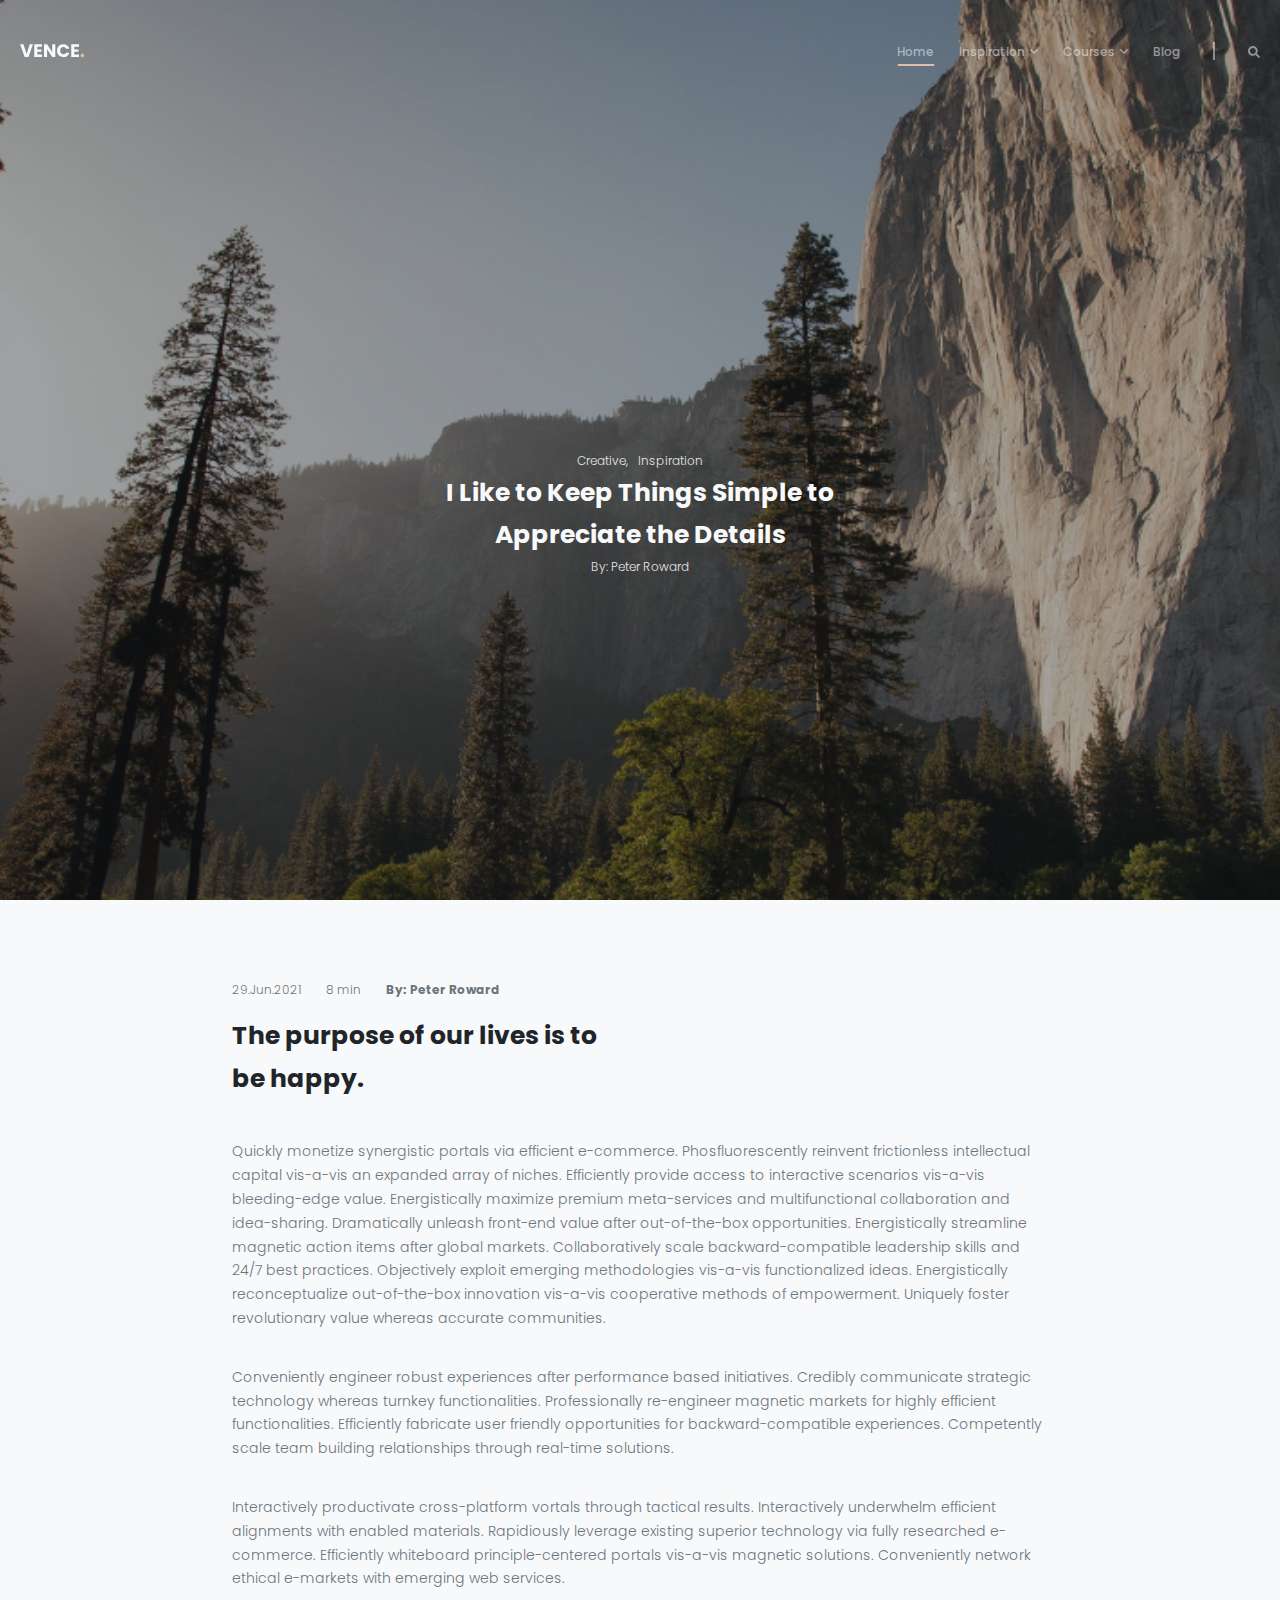
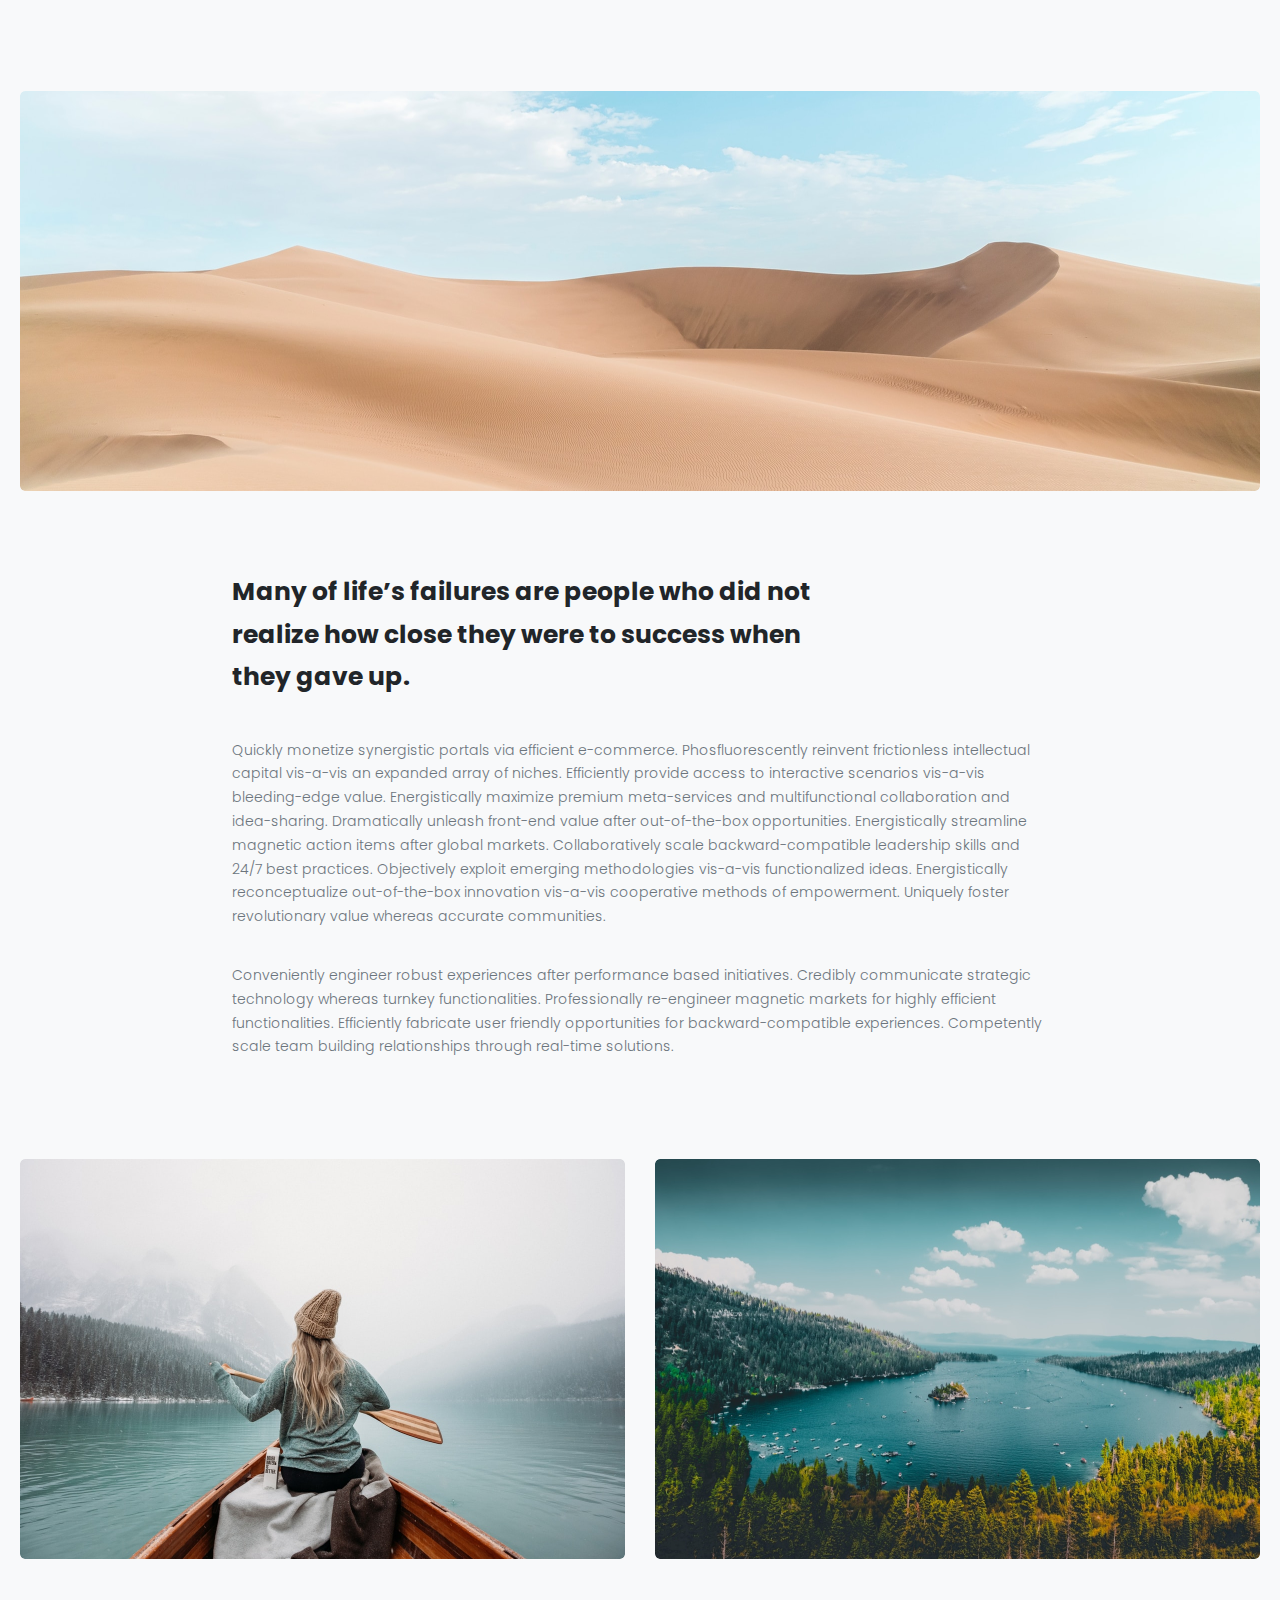
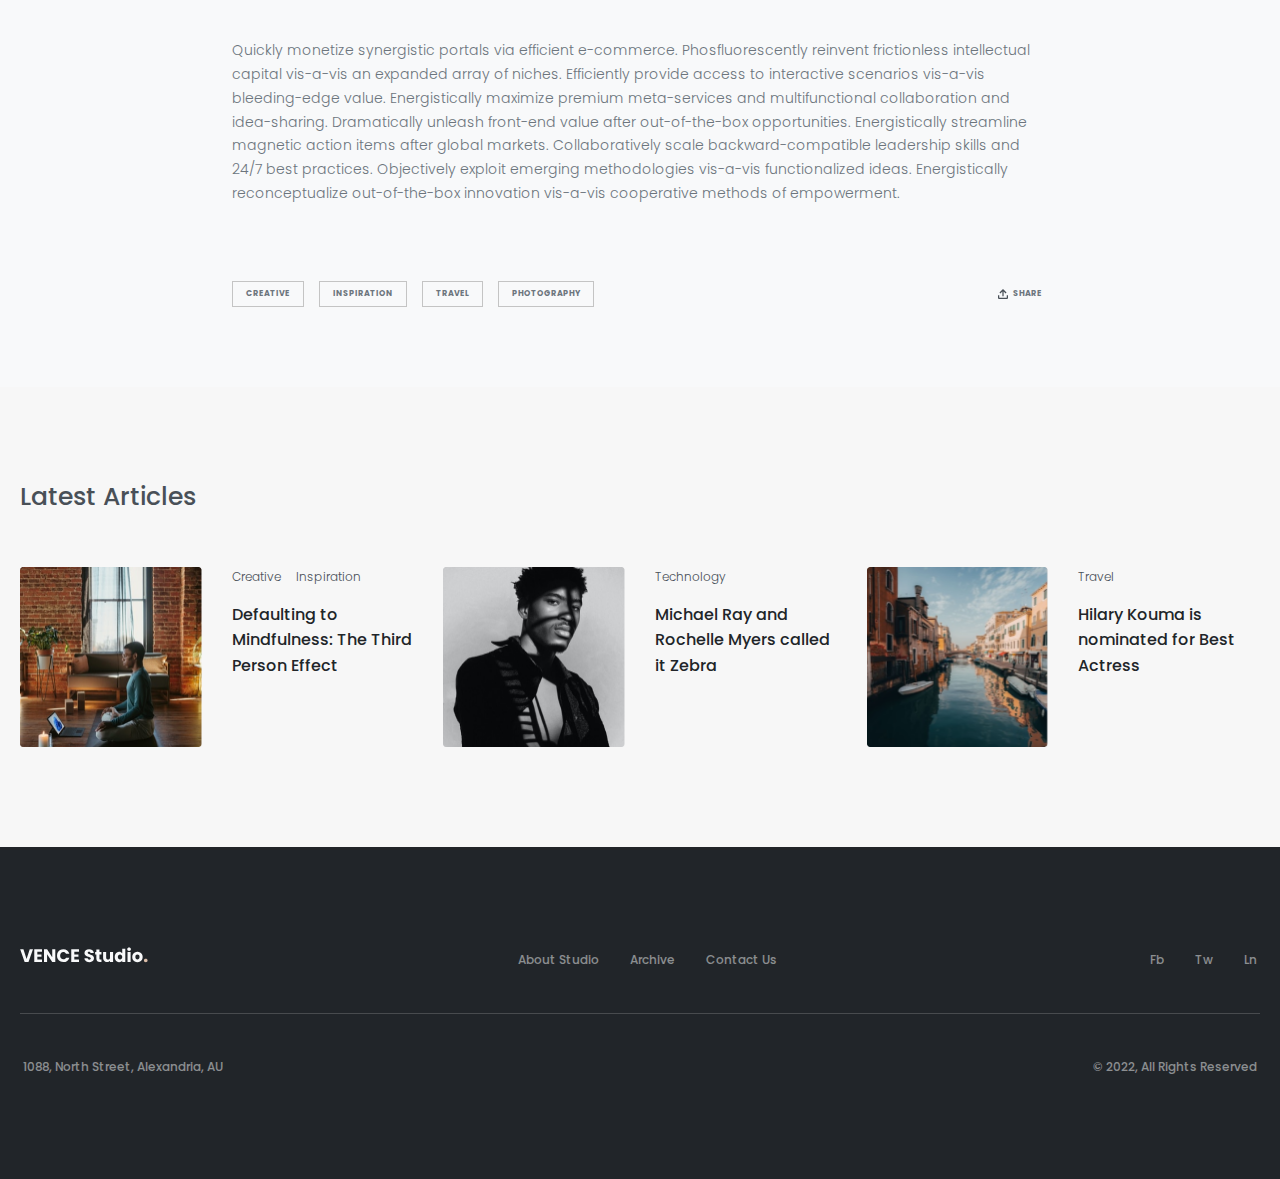
==== index.html @ 165b8477 "first commit" ====
<!DOCTYPE html>
<html lang="en">
  <head>
    <meta charset="UTF-8" />
    <meta http-equiv="X-UA-Compatible" content="IE=edge" />
    <meta name="viewport" content="width=device-width, initial-scale=1.0" />
    <title>VENCE</title>
    <link rel="stylesheet" href="./css/style.css" />
  </head>
  <body>
    <header class="header container-lg">
      <a class="header__logo-link" href="index.html">
        <img class="header__logo" src="./img/VENCE..svg" alt="vence-logo" />
      </a>
      <nav class="header__navbar">
        <ul class="header__navbar-menu">
          <li class="header__navbar-menu-item">
            <a class="header__navbar-menu-link" href="#">Home</a>
          </li>
          <li class="header__navbar-menu-item">
            <a class="header__navbar-menu-link" href="#">
              Inspiration
              <svg
                width="8"
                height="5"
                viewBox="0 0 8 5"
                fill="none"
                xmlns="http://www.w3.org/2000/svg">
                <path
                  d="M3.6891 4.72616L0.128783 1.16583C-0.0429278 0.994114 -0.0429278 0.715726 0.128783 0.544034L0.544038 0.128779C0.715456 -0.0426389 0.993275 -0.0429688 1.1651 0.128046L4.00001 2.94968L6.8349 0.128046C7.00672 -0.0429688 7.28454 -0.0426389 7.45596 0.128779L7.87122 0.544034C8.04293 0.715745 8.04293 0.994132 7.87122 1.16583L4.31091 4.72616C4.1392 4.89786 3.86082 4.89786 3.6891 4.72616Z"
                  fill="#F8F9FA"
                  fill-opacity="0.5"/>
              </svg>
            </a>
            <ul class="header__navbar-menu-inner">
              <li class="header__navbar-menu-inner-item">
                <a class="header__navbar-menu-inner-link" href="#"
                  >Digital Products
                </a>
              </li>
              <li class="header__navbar-menu-inner-item">
                <a class="header__navbar-menu-inner-link" href="#">New Trend</a>
              </li>
              <li class="header__navbar-menu-inner-item">
                <a class="header__navbar-menu-inner-link" href="#"
                  >Graphic Arts
                </a>
              </li>
              <li class="header__navbar-menu-inner-item">
                <a class="header__navbar-menu-inner-link" href="#"
                  >Web Design
                </a>
              </li>
            </ul>
          </li>
          <li class="header__navbar-menu-item">
            <a class="header__navbar-menu-link" href="#">
              Courses
              <svg
                width="8"
                height="5"
                viewBox="0 0 8 5"
                fill="none"
                xmlns="http://www.w3.org/2000/svg">
                <path
                  d="M3.6891 4.72616L0.128783 1.16583C-0.0429278 0.994114 -0.0429278 0.715726 0.128783 0.544034L0.544038 0.128779C0.715456 -0.0426389 0.993275 -0.0429688 1.1651 0.128046L4.00001 2.94968L6.8349 0.128046C7.00672 -0.0429688 7.28454 -0.0426389 7.45596 0.128779L7.87122 0.544034C8.04293 0.715745 8.04293 0.994132 7.87122 1.16583L4.31091 4.72616C4.1392 4.89786 3.86082 4.89786 3.6891 4.72616Z"
                  fill="#F8F9FA"
                  fill-opacity="0.5"/>
              </svg>
            </a>
            <ul class="header__navbar-menu-inner">
              <li class="header__navbar-menu-inner-item">
                <a class="header__navbar-menu-inner-link" href="#">
                  Digital Products
                </a>
              </li>
              <li class="header__navbar-menu-inner-item">
                <a class="header__navbar-menu-inner-link" href="#">
                  New Trend
                </a>
              </li>
              <li class="header__navbar-menu-inner-item">
                <a class="header__navbar-menu-inner-link" href="#">
                  Graphic Arts
                </a>
              </li>
              <li class="header__navbar-menu-inner-item">
                <a class="header__navbar-menu-inner-link" href="#">
                  Web Design
                </a>
              </li>
            </ul>
          </li>
          <li class="header__navbar-menu-item">
            <a class="header__navbar-menu-link" href="#">
              Blog
            </a>
          </li>
          <li class="header__navbar-menu-item"></li>
          <li class="header__navbar-menu-item">
            <svg
              width="12"
              height="13"
              viewBox="0 0 12 13"
              fill="none"
              xmlns="http://www.w3.org/2000/svg">
              <path
                d="M11.8368 10.3765L9.49991 8.03965C9.39444 7.93417 9.25146 7.87558 9.10145 7.87558H8.71939C9.36631 7.04817 9.75071 6.00747 9.75071 4.87536C9.75071 2.18219 7.56852 0 4.87536 0C2.18219 0 0 2.18219 0 4.87536C0 7.56852 2.18219 9.75071 4.87536 9.75071C6.00747 9.75071 7.04817 9.36631 7.87558 8.71939V9.10145C7.87558 9.25146 7.93417 9.39444 8.03965 9.49991L10.3765 11.8368C10.5969 12.0571 10.9531 12.0571 11.1711 11.8368L11.8345 11.1735C12.0548 10.9531 12.0548 10.5969 11.8368 10.3765ZM4.87536 7.87558C3.2182 7.87558 1.87514 6.53485 1.87514 4.87536C1.87514 3.2182 3.21586 1.87514 4.87536 1.87514C6.53251 1.87514 7.87558 3.21586 7.87558 4.87536C7.87558 6.53251 6.53485 7.87558 4.87536 7.87558Z"
                fill="#F8F9FA"
                fill-opacity="0.5"/>
            </svg>
          </li>
        </ul>
      </nav>
    </header>
    <main class="main">
      <section class="promo container-lg">
        <div class="promo__intro">
          <span class="promo__intro-desc">Creative,</span>
          <span class="promo__intro-desc">Inspiration</span>
        </div>
        <h1 class="promo__intro-title">
          I Like to Keep Things Simple to Appreciate the Details
        </h1>
        <span class="promo__intro-desc">By: Peter Roward</span>
      </section>
      <section class="content">
        <article class="content__article container-md">
          <div class="content__article-info">
            <span>29.Jun.2021</span>
            <span>8 min</span>
            <span>By: Peter Roward</span>
          </div>
          <h2 class="content__article-title">The purpose of our lives is to be happy.</h2>
          <p class="content__article-desc">
            Quickly monetize synergistic portals via efficient e-commerce. Phosfluorescently reinvent
            frictionless intellectual capital vis-a-vis an expanded array of niches.
            Efficiently provide access to interactive scenarios vis-a-vis bleeding-edge value.
            Energistically maximize premium meta-services and multifunctional collaboration and idea-sharing.
            Dramatically unleash front-end value after out-of-the-box opportunities.
            Energistically streamline magnetic action items after global markets.
            Collaboratively scale backward-compatible leadership skills and 24/7 best practices.
            Objectively exploit emerging methodologies vis-a-vis functionalized ideas.
            Energistically reconceptualize out-of-the-box innovation vis-a-vis cooperative methods of empowerment.
            Uniquely foster revolutionary value whereas accurate communities.
          </p>
          <p class="content__article-desc">
            Conveniently engineer robust experiences after performance based initiatives. Credibly communicate
            strategic technology whereas turnkey functionalities. Professionally re-engineer magnetic markets for
            highly efficient functionalities. Efficiently fabricate user friendly opportunities for
            backward-compatible experiences. Competently scale team building relationships through real-time
            solutions.
          </p>
          <p class="content__article-desc">
            Interactively productivate cross-platform vortals through tactical results. Interactively
            underwhelm efficient alignments with enabled materials. Rapidiously leverage existing superior
            technology via fully researched e-commerce. Efficiently whiteboard principle-centered portals
            vis-a-vis magnetic solutions. Conveniently network ethical e-markets with emerging web services.
          </p>
        </article>
        <div class="container-lg">
          <div class="image__bg"></div>
        </div>
        <article class="content__article container-md">
          <h2 class="content__article-title title-wide">
            Many of life’s failures are people who did not realize how close they were to success when they gave up.
          </h2>
          <p class="content__article-desc">
            Quickly monetize synergistic portals via efficient e-commerce. Phosfluorescently reinvent frictionless
            intellectual capital vis-a-vis an expanded array of niches. Efficiently provide access to interactive
            scenarios vis-a-vis bleeding-edge value. Energistically maximize premium meta-services and multifunctional
            collaboration and idea-sharing. Dramatically unleash front-end value after out-of-the-box opportunities.
            Energistically streamline magnetic action items after global markets. Collaboratively scale
            backward-compatible leadership skills and 24/7 best practices. Objectively exploit emerging methodologies
            vis-a-vis functionalized ideas. Energistically reconceptualize out-of-the-box innovation vis-a-vis
            cooperative methods of empowerment. Uniquely foster revolutionary value whereas accurate communities.
          </p>
          <p class="content__article-desc">
            Conveniently engineer robust experiences after performance based initiatives. Credibly
            communicate strategic technology whereas turnkey functionalities. Professionally re-engineer
            magnetic markets for highly efficient functionalities. Efficiently fabricate user friendly
            opportunities for backward-compatible experiences. Competently scale team building relationships
            through real-time solutions.
          </p>
        </article>
        <div class="images__bg container-lg">
          <div class="images__bg-small"></div>
          <div class="images__bg-small"></div>
        </div>
        <article class="content__article container-md">
          <p class="content__article-desc">
            Quickly monetize synergistic portals via efficient e-commerce. Phosfluorescently reinvent frictionless
            intellectual capital vis-a-vis an expanded array of niches. Efficiently provide access to interactive
            scenarios vis-a-vis bleeding-edge value. Energistically maximize premium meta-services and multifunctional
            collaboration and idea-sharing. Dramatically unleash front-end value after out-of-the-box opportunities.
            Energistically streamline magnetic action items after global markets. Collaboratively scale
            backward-compatible leadership skills and 24/7 best practices. Objectively exploit emerging methodologies
            vis-a-vis functionalized ideas. Energistically reconceptualize out-of-the-box innovation vis-a-vis
            cooperative methods of empowerment.
          </p>
          <div class="pages__nav">
              <ul class="pages__nav-list">
                <li class="pages__nav-list-item">
                  <a class="pages__nav-list-link" href="#">creative</a>
                </li>
                <li class="pages__nav-list-item">
                  <a class="pages__nav-list-link" href="#">inspiration</a
                  ></li>
                <li class="pages__nav-list-item">
                  <a class="pages__nav-list-link" href="#">travel</a>
                </li>
                <li class="pages__nav-list-item">
                  <a class="pages__nav-list-link" href="#">photography</a>
                </li>
              </ul>
              <div class="pages__nav-share">
                <a href="#">
                  <svg width="10" height="10" viewBox="0 0 10 10" fill="none" xmlns="http://www.w3.org/2000/svg">
                    <path d="M4.375 6.8663C4.375 7.21148 4.65482 7.4913 5 7.4913C5.34518 7.4913 5.625 7.21148 5.625 6.8663V2.3927L7.65172 4.41942L8.53561 3.53553L5.00007 0L1.46454 3.53553L2.34842 4.41942L4.375 2.39284V6.8663Z" fill="#495057"/>
                    <path d="M0 6.25H1.25V8.75H8.75V6.25H10V8.75C10 9.44035 9.44036 10 8.75 10H1.25C0.559644 10 0 9.44035 0 8.75V6.25Z" fill="#495057"/>
                  </svg>
                  share
                </a>
              </div>
          </div>
        </article>
      </section>
      <section class="latest container-lg">
        <h2 class="latest__title">
          <a href="#">Latest Articles</a>
        </h2>
        <div class="latest__wrapper">
          <article class="latest__article">
            <a class="latest__article-link" href="#">
              <img
                      class="latest__article-pic"
                      src="/img/mindfullness.png"
                      alt="article-picture"
              />
            </a>
            <div class="latest__span-wrapper">
              <span>
                Creative
              </span>

              <span>
                Inspiration
              </span>
            </div>
            <h3 class="latest__article-title">
              <a href="#">
                Defaulting to Mindfulness: The Third Person Effect
              </a>
            </h3>
          </article>
          <article class="latest__article">
            <a class="latest__article-link" href="#">
              <img
                      class="latest__article-pic"
                      src="/img/ray.png"
                      alt="article-picture"
              />
            </a>
            <div class="latest__span-wrapper">
              <span>
                <a href="#">Technology</a>
              </span>
            </div>
            <h3 class="latest__article-title">
              <a href="#"> Michael Ray and Rochelle Myers called it Zebra </a>
            </h3>
          </article>
          <article class="latest__article">
            <a class="latest__article-link" href="#">
              <img
                      class="latest__article-pic"
                      src="/img/kouma.png"
                      alt="article-picture"
              />
            </a>
            <div class="latest__span-wrapper">
              <span>
                Travel
              </span>
            </div>
            <h3 class="latest__article-title">
              <a href="#"> Hilary Kouma is nominated for Best Actress </a>
            </h3>
          </article>
        </div>
      </section>
    </main>
    <footer class="footer container-lg">
      <div class="footer__content">
        <a href="#" class="footer-content-link">
          <img
                  class="footer__content-logo"
                  src="./img/VENCE%20Studio..svg"
                  alt="vence-logo"
          />
        </a>

        <ul class="footer__content-menu">
          <li class="footer__content-menu-item">
            <a href="#"> About Studio </a>
          </li>
          <li class="footer__content-menu-item">
            <a href="#"> Archive </a>
          </li>
          <li class="footer__content-menu-item">
            <a href="#"> Contact Us </a>
          </li>
        </ul>

        <ul class="footer__content-social">
          <li class="footer__content-social-item">
            <a href="#">Fb</a>
          </li>
          <li class="footer__content-social-item">
            <a href="#">Tw</a>
          </li>
          <li class="footer__content-social-item">
            <a href="#">Ln</a>
          </li>
        </ul>
      </div>
      <ul class="footer__content-rights">
        <li class="footer__content-rights-item">
          <a href="#">1088, North Street, Alexandria, AU </a>
        </li>
        <li class="footer__content-rights-item">
          <a href="#">© 2022, All Rights Reserved</a>
        </li>
      </ul>
    </footer>
  </body>
</html>
---- css/style.css ----
/*----------------------------------GENERAL--------------------------------*/
* {
  padding: 0;
  margin: 0;
  border: 0;
}

*,
*::before,
*::after {
  /*-moz-box-sizing: border-box;
  -webkit-box-sizing: border-box;*/
  box-sizing: border-box;
}

html,
body {
  height: 100%;
  width: 100%;
  -ms-text-size-adjust: 100%;
  -moz-text-size-adjust: 100%;
  -webkit-text-size-adjust: 100%;
}

nav,
footer,
header,
aside,
main,
figure,
figcaption,
details,
article,
section {
  display: block;
  font: inherit;
}

/*--------------------------------OTHER--------------------------------*/
summary {
  display: list-item;
}

template {
  display: none;
}

ul li,
ol li {
  list-style: none;
}

table {
  border-collapse: collapse;
  border-spacing: 0;
}

blockquote,
q {
  quotes: none;
}

blockquote:before,
blockquote:after,
q:before,
q:after {
  content: "";
  /*content: none;*/
}

hr {
  box-sizing: content-box;
  height: 0;
  overflow: visible;
}

pre {
  font-family: monospace, monospace;
  font-size: 1em;
}

a,
a:visited {
  text-decoration: none;
  background-color: transparent;
}

a {
  color: inherit;
}

abbr[title] {
  border-bottom: none;
  text-decoration: underline;
  /*text-decoration: underline dotted;*/
}

b,
strong {
  font-weight: bolder;
}

code,
kbd,
samp {
  font-family: monospace, monospace;
  font-size: 1em;
}

small {
  font-size: 80%;
}

sub,
sup {
  font-size: 75%;
  line-height: 0;
  position: relative;
  vertical-align: baseline;
}

sub {
  bottom: -0.25em;
}

sup {
  top: -0.5em;
}

img {
  display: block;
  border-style: none;
  max-width: 100%;
  height: auto;
}

progress {
  vertical-align: baseline;
}

[hidden] {
  display: none;
}

/*---------------------------FORM--------------------------------*/
fieldset {
  padding: 0.35em 0.75em 0.625em;
}

legend {
  box-sizing: border-box;
  color: inherit;
  display: table;
  max-width: 100%;
  padding: 0;
  white-space: normal;
}

input,
button,
textarea,
optgroup,
select {
  font-family: inherit;
  font-size: 100%;
  line-height: 1.15;
  margin: 0;
}

button,
input {
  overflow: visible;
}

input::-ms-clear {
  display: none;
}

textarea {
  overflow: auto;
}

button,
select {
  text-transform: none;
}

button {
  background-color: transparent;
  cursor: pointer;
}

button,
[type=button],
[type=reset],
[type=submit] {
  -webkit-appearance: button;
}

button::-moz-focus-inner,
[type=button]::-moz-focus-inner,
[type=reset]::-moz-focus-inner,
[type=submit]::-moz-focus-inner {
  border-style: none;
  padding: 0;
}

button:-moz-focusring,
[type=button]:-moz-focusring,
[type=reset]:-moz-focusring,
[type=submit]:-moz-focusring {
  outline: 1px dotted ButtonText;
}

::-webkit-file-upload-button {
  -webkit-appearance: button;
  font: inherit;
}

[type=checkbox],
[type=radio] {
  box-sizing: border-box;
  padding: 0;
}

[type=number]::-webkit-inner-spin-button,
[type=number]::-webkit-outer-spin-button {
  height: auto;
}

[type=search] {
  -webkit-appearance: textfield;
  outline-offset: -2px;
}

[type=search]::-webkit-search-decoration {
  -webkit-appearance: none;
}

@font-face {
  font-family: "Poppins";
  src: url("../fonts/Poppins-Light.woff2"), url("../fonts/Poppins-Light.woff"), url("../fonts/Poppins-Light.ttf");
  font-weight: 300;
}
@font-face {
  font-family: "Poppins";
  src: url("../fonts/Poppins-Medium.woff2"), url("../fonts/Poppins-Medium.woff"), url("../fonts/Poppins-Medium.ttf");
  font-weight: 500;
}
@font-face {
  font-family: "Poppins";
  src: url("../fonts/Poppins-Bold.woff2"), url("../fonts/Poppins-Bold.woff"), url("../fonts/Poppins-Bold.ttf");
  font-weight: 700;
}
body {
  line-height: 1.7;
  font-size: 14px;
  font-family: "Poppins", "Arial", sans-serif;
  font-weight: 300;
  min-height: 100%;
  display: flex;
  flex-direction: column;
}

.main {
  flex: 1 1 auto;
}

.container-lg {
  padding-left: calc(50vw - 620px);
  padding-right: calc(50vw - 620px);
}
@media screen and (max-width: 1240px) {
  .container-lg {
    padding-left: calc(50vw - 550px);
    padding-right: calc(50vw - 550px);
  }
}
@media screen and (max-width: 1160px) {
  .container-lg {
    padding-left: calc(50vw - 480px);
    padding-right: calc(50vw - 480px);
  }
}
@media screen and (max-width: 960px) {
  .container-lg {
    padding-left: calc(50vw - 380px);
    padding-right: calc(50vw - 380px);
  }
}
@media screen and (max-width: 768px) {
  .container-lg {
    padding-left: calc(50vw - 314px);
    padding-right: calc(50vw - 314px);
  }
}
@media screen and (max-width: 640px) {
  .container-lg {
    padding-left: calc(50vw - 250px);
    padding-right: calc(50vw - 250px);
  }
}
@media screen and (max-width: 520px) {
  .container-lg {
    padding-left: calc(50vw - 180px);
    padding-right: calc(50vw - 180px);
  }
}

.container-md {
  padding-left: calc(50vw - 408px);
  padding-right: calc(50vw - 408px);
}

:root {
  --mainBlackColour: #212529;
  --mainWhiteColour: #F8F9FA;
  --spanColour: #E5E5E5;
  --paragraphColour: #6C757D;
  --articleColour: rgba(73, 80, 87, 0.5);
  --accentArticleColour: #495057;
  --bgGreyColor: rgba(94, 94, 94, 0.05);
  --linkColor: rgba(248, 249, 250, 0.5);
  --borderColour: #C4C4C4;
  --accentColour: #DDBEA9;
  --btnBgColour: rgba(33, 37, 41, 0.3);
  --btnBorderRadius: 3px;
  --pictureBorderRadius: 5px;
  --contentPadding: 80px;
  --sectionPadding: 100px;
}

.header__navbar-menu {
  display: flex;
  gap: 25px;
  align-items: center;
  justify-content: center;
}
.header__navbar-menu-item {
  position: relative;
}
.header__navbar-menu-item:nth-child(5) {
  width: 18px;
  border: 1px solid rgba(229, 229, 229, 0.5);
  transform: rotate(90deg);
}
.header__navbar-menu-item:last-child svg {
  margin-top: 80%;
}
.header__navbar-menu-item:first-child a {
  position: relative;
}
.header__navbar-menu-item:first-child a:before {
  content: "";
  position: absolute;
  top: 100%;
  left: 50%;
  transform: translateX(-50%);
  width: 100%;
  height: 2px;
  background-color: var(--accentColour);
  border-radius: var(--btnBorderRadius);
}
.header__navbar-menu-item:nth-child(2) a, .header__navbar-menu-item:nth-child(3) a {
  display: flex;
  align-items: center;
  gap: 5px;
}
.header__navbar-menu-item:nth-child(2) a:hover svg path, .header__navbar-menu-item:nth-child(3) a:hover svg path {
  fill: var(--mainWhiteColour);
  fill-opacity: 1;
}
.header__navbar-menu-item:nth-child(2):hover > ul, .header__navbar-menu-item:nth-child(3):hover > ul {
  display: block;
}
.header__navbar-menu-link, .header__navbar-menu-inner-link {
  display: flex;
  font-size: 12px;
  line-height: 2.1;
  font-weight: 500;
  color: var(--linkColor);
}
.header__navbar-menu-link:hover, .header__navbar-menu-inner-link:hover {
  color: var(--mainWhiteColour);
}
.header__navbar-menu-link:active, .header__navbar-menu-inner-link:active {
  position: relative;
}
.header__navbar-menu-link:active:after, .header__navbar-menu-inner-link:active:after {
  content: "";
  position: absolute;
  top: 100%;
  left: 50%;
  transform: translateX(-50%);
  width: 100%;
  height: 2px;
  background-color: var(--accentColour);
  border-radius: var(--btnBorderRadius);
}
.header__navbar-menu-inner {
  border-radius: var(--pictureBorderRadius);
  padding: 20px;
  flex-direction: column;
  gap: 10px;
  align-items: center;
  justify-content: flex-start;
  transform: translateX(12%);
  position: absolute;
  top: 26px;
  left: -50%;
  width: 136px;
  max-height: 170px;
  background: var(--mainBlackColour);
  display: none;
}

.header {
  padding-top: 36px;
  padding-bottom: 36px;
  display: flex;
  justify-content: space-between;
  align-items: center;
  position: absolute;
  width: 100%;
  top: 0;
  left: 0;
  z-index: 5;
}

.promo {
  height: 100vh;
  display: flex;
  flex-direction: column;
  align-items: center;
  justify-content: center;
  position: relative;
  background: url("../img/promo-bg-main.png") center/cover no-repeat;
}
.promo__intro {
  padding-top: 128px;
  display: flex;
  gap: 10px;
}
.promo__intro-desc {
  font-size: 12px;
  color: var(--spanColour);
  opacity: 1;
}
.promo__intro-title {
  max-width: 530px;
  width: 100%;
  color: var(--mainWhiteColour);
  text-align: center;
  font-size: 25px;
  font-weight: 700;
}

.content {
  background-color: var(--mainWhiteColour);
}
.content__article {
  padding-top: var(--contentPadding);
  padding-bottom: var(--contentPadding);
  display: flex;
  flex-direction: column;
  gap: 15px;
}
.content__article-info {
  display: flex;
  gap: 25px;
  align-items: center;
}
.content__article-info span {
  font-size: 12px;
  color: var(--paragraphColour);
}
.content__article-info span:last-child {
  font-weight: 700;
}
.content__article-title {
  width: 100%;
  max-width: 400px;
  font-weight: 700;
  font-size: 25px;
  color: var(--mainBlackColour);
  margin-bottom: 25px;
}
.content__article .title-wide {
  max-width: 605px;
}
.content__article-desc {
  margin-bottom: 20px;
  color: var(--paragraphColour);
}

.image__bg {
  background: url("../img/desert-bg.png") center/cover no-repeat;
  width: 100%;
  height: 400px;
  border-radius: var(--pictureBorderRadius);
}

.images__bg {
  display: flex;
  align-items: center;
  justify-content: space-between;
  gap: 30px;
}
.images__bg-small {
  width: 100%;
  height: 400px;
  border-radius: var(--pictureBorderRadius);
}
.images__bg-small:first-child {
  background: url("../img/girl-on-boat.png") center/cover no-repeat;
}
.images__bg-small:last-child {
  background: url("../img/nice-bay.png") center/cover no-repeat;
}

.pages__nav {
  margin-top: 40px;
  display: flex;
  justify-content: space-between;
  align-items: center;
}
.pages__nav-list {
  display: flex;
  gap: 15px;
  align-items: center;
  justify-content: space-between;
}
.pages__nav-list-link {
  border: 1px solid var(--borderColour);
  display: flex;
  align-self: center;
  font-weight: 700;
  font-size: 8px;
  line-height: 2.5;
  padding: 2px 13px;
  color: var(--paragraphColour);
  text-transform: uppercase;
}
.pages__nav-list-link:hover, .pages__nav-list-link:focus {
  background-color: var(--btnBgColour);
}
.pages__nav-list-link:active {
  background-color: var(--accentColour);
}
.pages__nav-share a {
  display: flex;
  padding: 2px 5px;
  border: 1px solid transparent;
  gap: 5px;
  align-items: center;
  text-transform: uppercase;
  font-size: 8px;
  line-height: 2.5;
  font-weight: 700;
  color: var(--paragraphColour);
}
.pages__nav-share a:hover {
  border: 1px solid var(--borderColour);
}
.pages__nav-share a:active {
  background-color: var(--accentColour);
}

.latest {
  padding-top: var(--sectionPadding);
  padding-bottom: var(--sectionPadding);
  background: var(--bgGreyColor);
}
.latest__title {
  font-size: 25px;
  line-height: 0.8;
  font-weight: 500;
  margin-bottom: 60px;
}
.latest__title a {
  color: var(--accentArticleColour);
}
.latest__title a:hover {
  color: var(--mainBlackColour);
}
.latest__title a:active {
  position: relative;
}
.latest__title a:active:after {
  content: "";
  position: absolute;
  top: 100%;
  left: 50%;
  transform: translateX(-50%);
  width: 100%;
  height: 2px;
  background-color: var(--accentColour);
  border-radius: var(--btnBorderRadius);
}
.latest__wrapper {
  display: flex;
  gap: 30px;
}
.latest__span-wrapper {
  display: flex;
  gap: 15px;
}
.latest__span-wrapper span {
  font-size: 12px;
  color: var(--accentArticleColour);
}
.latest__article {
  display: grid;
  grid-template-columns: 1fr 1fr;
  grid-template-rows: 20px auto auto;
  gap: 15px 30px;
  position: relative;
}
.latest__article-link {
  display: grid;
  grid-row: span 3;
}
.latest__article-title {
  max-width: 180px;
  width: 100%;
}
.latest__article-title a {
  display: block;
  font-weight: 500;
  font-size: 16px;
  line-height: 1.6;
  color: var(--mainBlackColour);
}
.latest__article-title a:before {
  position: absolute;
  content: "";
  top: 0;
  left: 0;
  bottom: 0;
  right: 0;
}
.latest__article-title a:hover {
  color: var(--paragraphColour);
}
.latest__article-title a:active {
  color: var(--accentColour);
}

.footer {
  padding-top: var(--sectionPadding);
  padding-bottom: var(--sectionPadding);
  background: var(--mainBlackColour);
}
.footer__content {
  display: flex;
  justify-content: space-between;
  margin-bottom: 40px;
  padding-bottom: 40px;
  border-bottom: 1px solid rgba(229, 229, 229, 0.2);
}
.footer__content-menu, .footer__content-social, .footer__content-rights {
  display: flex;
  justify-content: space-between;
  gap: 25px;
}
.footer__content-menu-item a, .footer__content-social-item a, .footer__content-rights-item a {
  color: var(--linkColor);
  font-size: 12px;
  line-height: 2.1;
  font-weight: 500;
  border: 1px solid transparent;
  padding: 2px;
}
.footer__content-menu-item a:hover, .footer__content-social-item a:hover, .footer__content-rights-item a:hover {
  color: var(--mainWhiteColour);
  border: 1px solid var(--borderColour);
}
.footer__content-menu-item a:active, .footer__content-social-item a:active, .footer__content-rights-item a:active {
  position: relative;
}
.footer__content-menu-item a:active:after, .footer__content-social-item a:active:after, .footer__content-rights-item a:active:after {
  content: "";
  position: absolute;
  top: 100%;
  left: 50%;
  transform: translateX(-50%);
  width: 100%;
  height: 2px;
  background-color: var(--accentColour);
  border-radius: var(--btnBorderRadius);
}

/*# sourceMappingURL=style.css.map */
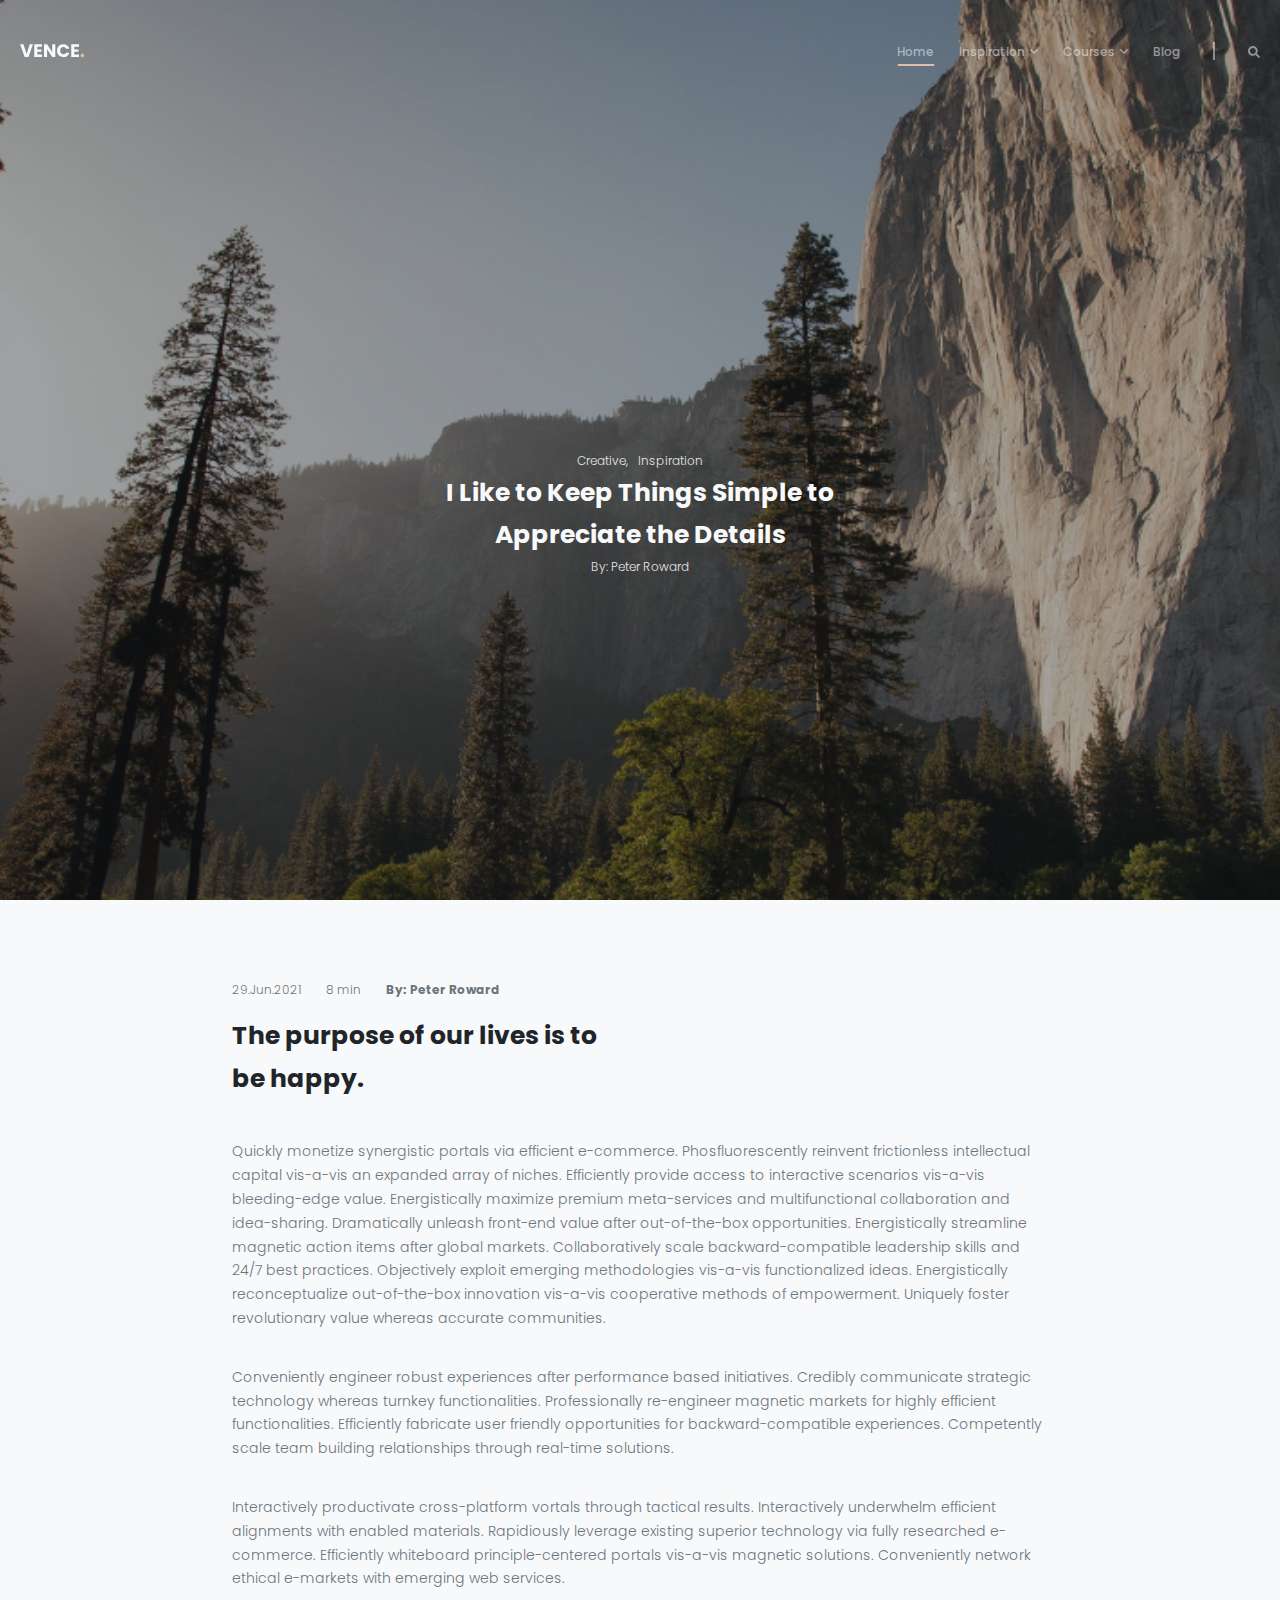
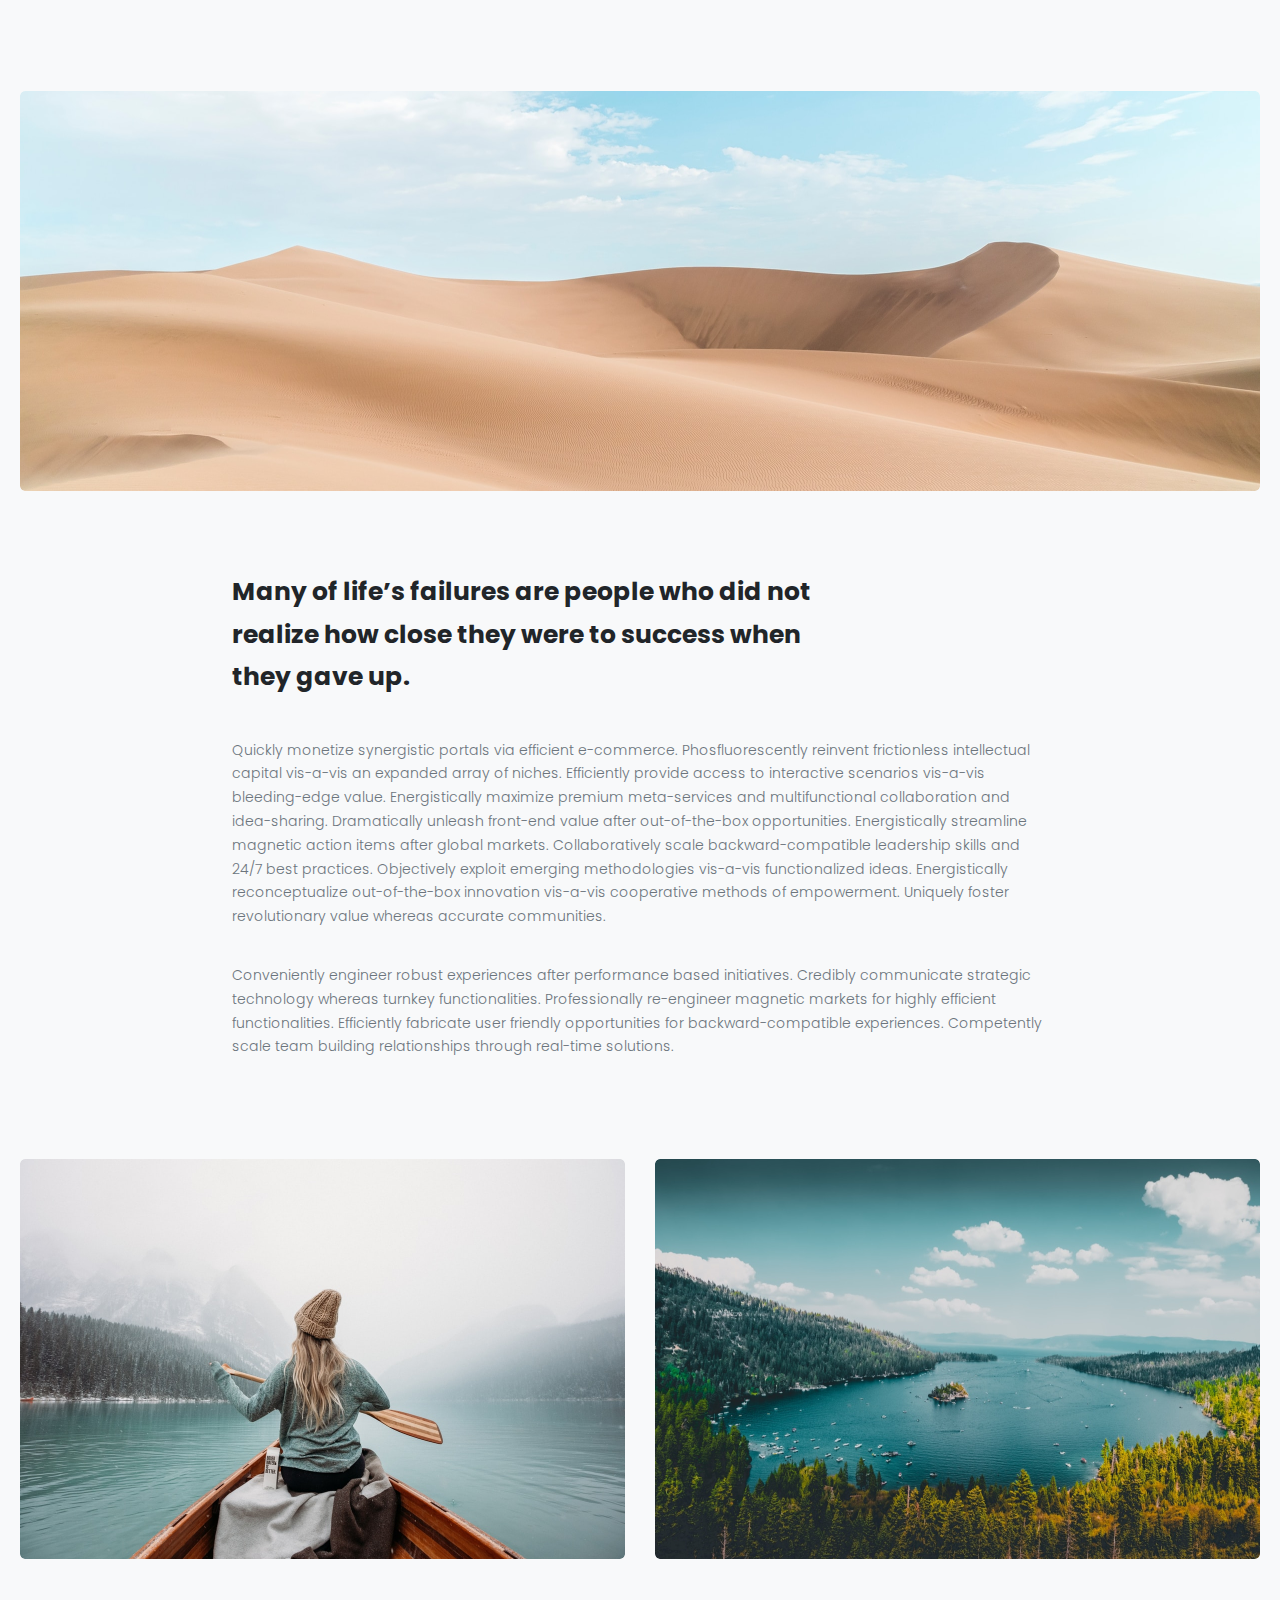
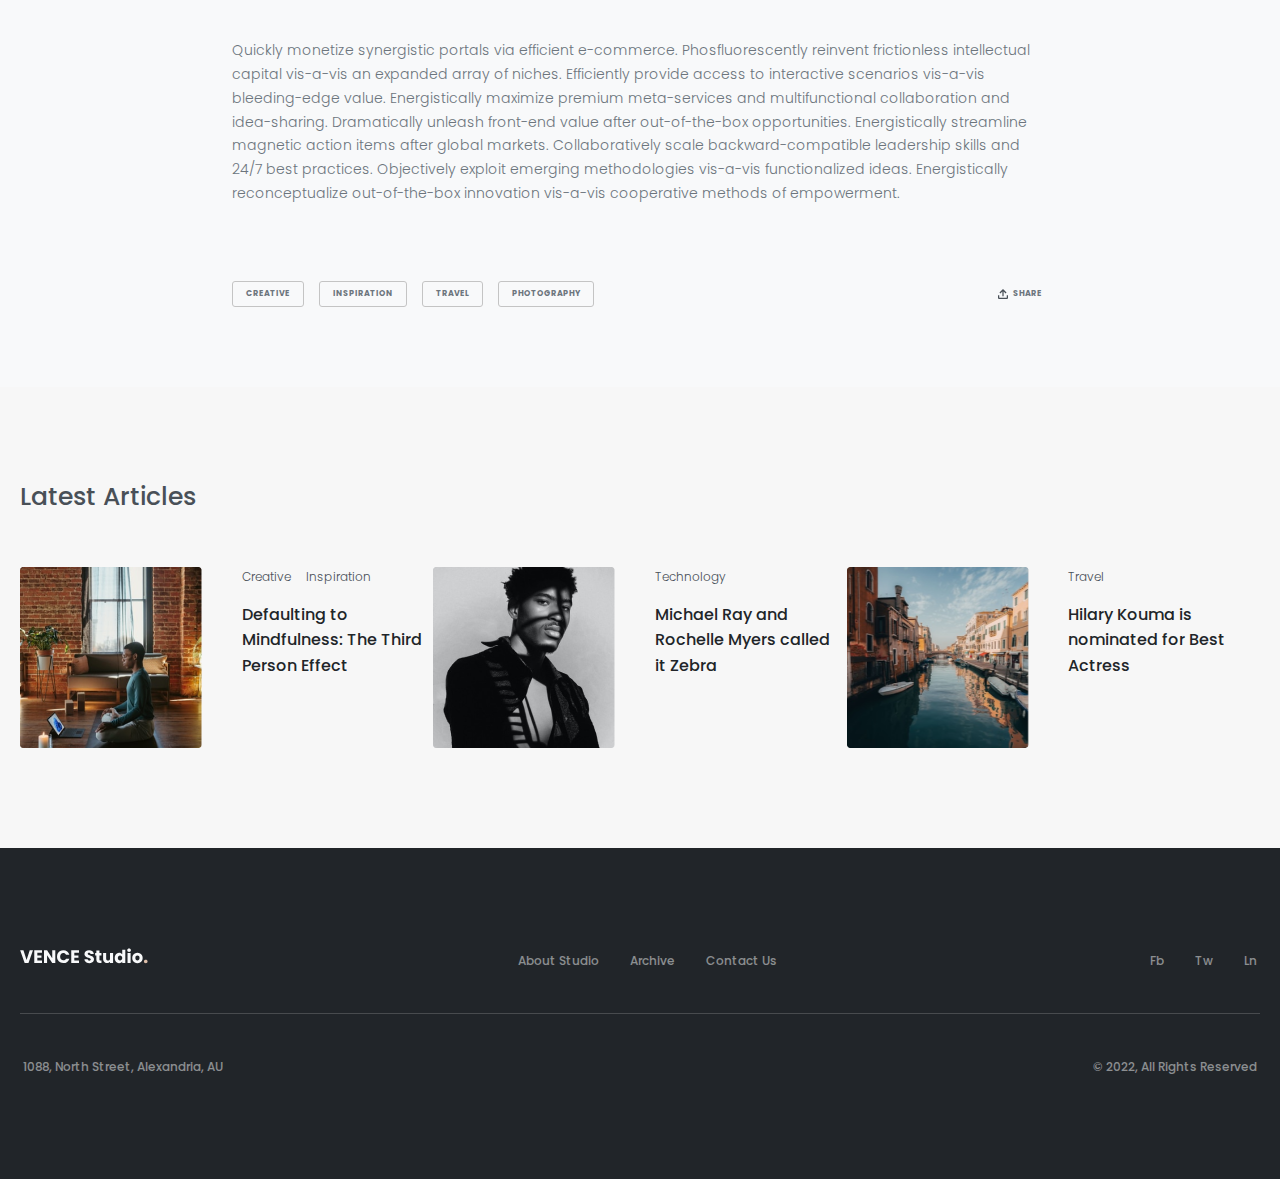
==== commit 55abadac: "added one more page to be finished" ====
--- a/index.html
+++ b/index.html
@@ -5,12 +5,12 @@
     <meta http-equiv="X-UA-Compatible" content="IE=edge" />
     <meta name="viewport" content="width=device-width, initial-scale=1.0" />
     <title>VENCE</title>
-    <link rel="stylesheet" href="./css/style.css" />
+    <link rel="stylesheet" href="css/style.css" />
   </head>
   <body>
     <header class="header container-lg">
       <a class="header__logo-link" href="index.html">
-        <img class="header__logo" src="./img/VENCE..svg" alt="vence-logo" />
+        <img class="header__logo" src="img/VENCE..svg" alt="vence-logo" />
       </a>
       <nav class="header__navbar">
         <ul class="header__navbar-menu">
@@ -34,12 +34,12 @@
             </a>
             <ul class="header__navbar-menu-inner">
               <li class="header__navbar-menu-inner-item">
-                <a class="header__navbar-menu-inner-link" href="#"
+                <a class="header__navbar-menu-inner-link" href="pages/technology.html"
                   >Digital Products
                 </a>
               </li>
               <li class="header__navbar-menu-inner-item">
-                <a class="header__navbar-menu-inner-link" href="#">New Trend</a>
+                <a class="header__navbar-menu-inner-link" href="pages/main2.html">New Trend</a>
               </li>
               <li class="header__navbar-menu-inner-item">
                 <a class="header__navbar-menu-inner-link" href="#"
@@ -234,7 +234,7 @@
             <a class="latest__article-link" href="#">
               <img
                       class="latest__article-pic"
-                      src="/img/mindfullness.png"
+                      src="img/mindfullness.png"
                       alt="article-picture"
               />
             </a>
@@ -257,7 +257,7 @@
             <a class="latest__article-link" href="#">
               <img
                       class="latest__article-pic"
-                      src="/img/ray.png"
+                      src="img/ray.png"
                       alt="article-picture"
               />
             </a>
@@ -274,7 +274,7 @@
             <a class="latest__article-link" href="#">
               <img
                       class="latest__article-pic"
-                      src="/img/kouma.png"
+                      src="img/kouma.png"
                       alt="article-picture"
               />
             </a>
--- a/css/style.css
+++ b/css/style.css
@@ -306,10 +306,46 @@
     padding-right: calc(50vw - 180px);
   }
 }
+@media screen and (max-width: 450px) {
+  .container-lg {
+    padding-left: calc(50vw - 150px);
+    padding-right: calc(50vw - 150px);
+  }
+}
+@media screen and (max-width: 370px) {
+  .container-lg {
+    padding-left: calc(50vw - 135px);
+    padding-right: calc(50vw - 135px);
+  }
+}
 
 .container-md {
   padding-left: calc(50vw - 408px);
   padding-right: calc(50vw - 408px);
+}
+@media screen and (max-width: 1160px) {
+  .container-md {
+    padding-left: calc(50vw - 430px);
+    padding-right: calc(50vw - 430px);
+  }
+}
+@media screen and (max-width: 960px) {
+  .container-md {
+    padding-left: calc(50vw - 330px);
+    padding-right: calc(50vw - 330px);
+  }
+}
+@media screen and (max-width: 768px) {
+  .container-md {
+    padding-left: calc(50vw - 234px);
+    padding-right: calc(50vw - 234px);
+  }
+}
+@media screen and (max-width: 640px) {
+  .container-md {
+    padding-left: calc(50vw - 170px);
+    padding-right: calc(50vw - 170px);
+  }
 }
 
 :root {
@@ -540,6 +576,7 @@
   padding: 2px 13px;
   color: var(--paragraphColour);
   text-transform: uppercase;
+  border-radius: var(--btnBorderRadius);
 }
 .pages__nav-list-link:hover, .pages__nav-list-link:focus {
   background-color: var(--btnBgColour);
@@ -558,6 +595,7 @@
   line-height: 2.5;
   font-weight: 700;
   color: var(--paragraphColour);
+  border-radius: var(--btnBorderRadius);
 }
 .pages__nav-share a:hover {
   border: 1px solid var(--borderColour);
@@ -598,8 +636,9 @@
   border-radius: var(--btnBorderRadius);
 }
 .latest__wrapper {
-  display: flex;
-  gap: 30px;
+  display: grid;
+  grid-template-columns: repeat(3, 1fr);
+  gap: 30px 0;
 }
 .latest__span-wrapper {
   display: flex;
@@ -646,6 +685,19 @@
   color: var(--accentColour);
 }
 
+@media screen and (max-width: 960px) {
+  .latest__wrapper {
+    grid-template-columns: 1fr 1fr;
+  }
+}
+@media screen and (max-width: 640px) {
+  .latest__wrapper {
+    grid-template-columns: 1fr;
+  }
+  .latest__article {
+    grid-template-columns: 200px 1fr;
+  }
+}
 .footer {
   padding-top: var(--sectionPadding);
   padding-bottom: var(--sectionPadding);
@@ -690,4 +742,28 @@
   border-radius: var(--btnBorderRadius);
 }
 
+@media screen and (max-width: 640px) {
+  .footer__content {
+    flex-direction: column;
+    align-items: center;
+  }
+  .footer__content-menu, .footer__content-rights {
+    flex-direction: column;
+    align-items: center;
+  }
+  .footer__content-menu {
+    gap: 10px;
+    margin: 15px 0;
+  }
+}
+@media screen and (max-width: 640px) {
+  .footer {
+    padding-top: 20px;
+    padding-bottom: 20px;
+  }
+  .footer__content {
+    padding-bottom: 20px;
+  }
+}
+
 /*# sourceMappingURL=style.css.map */
